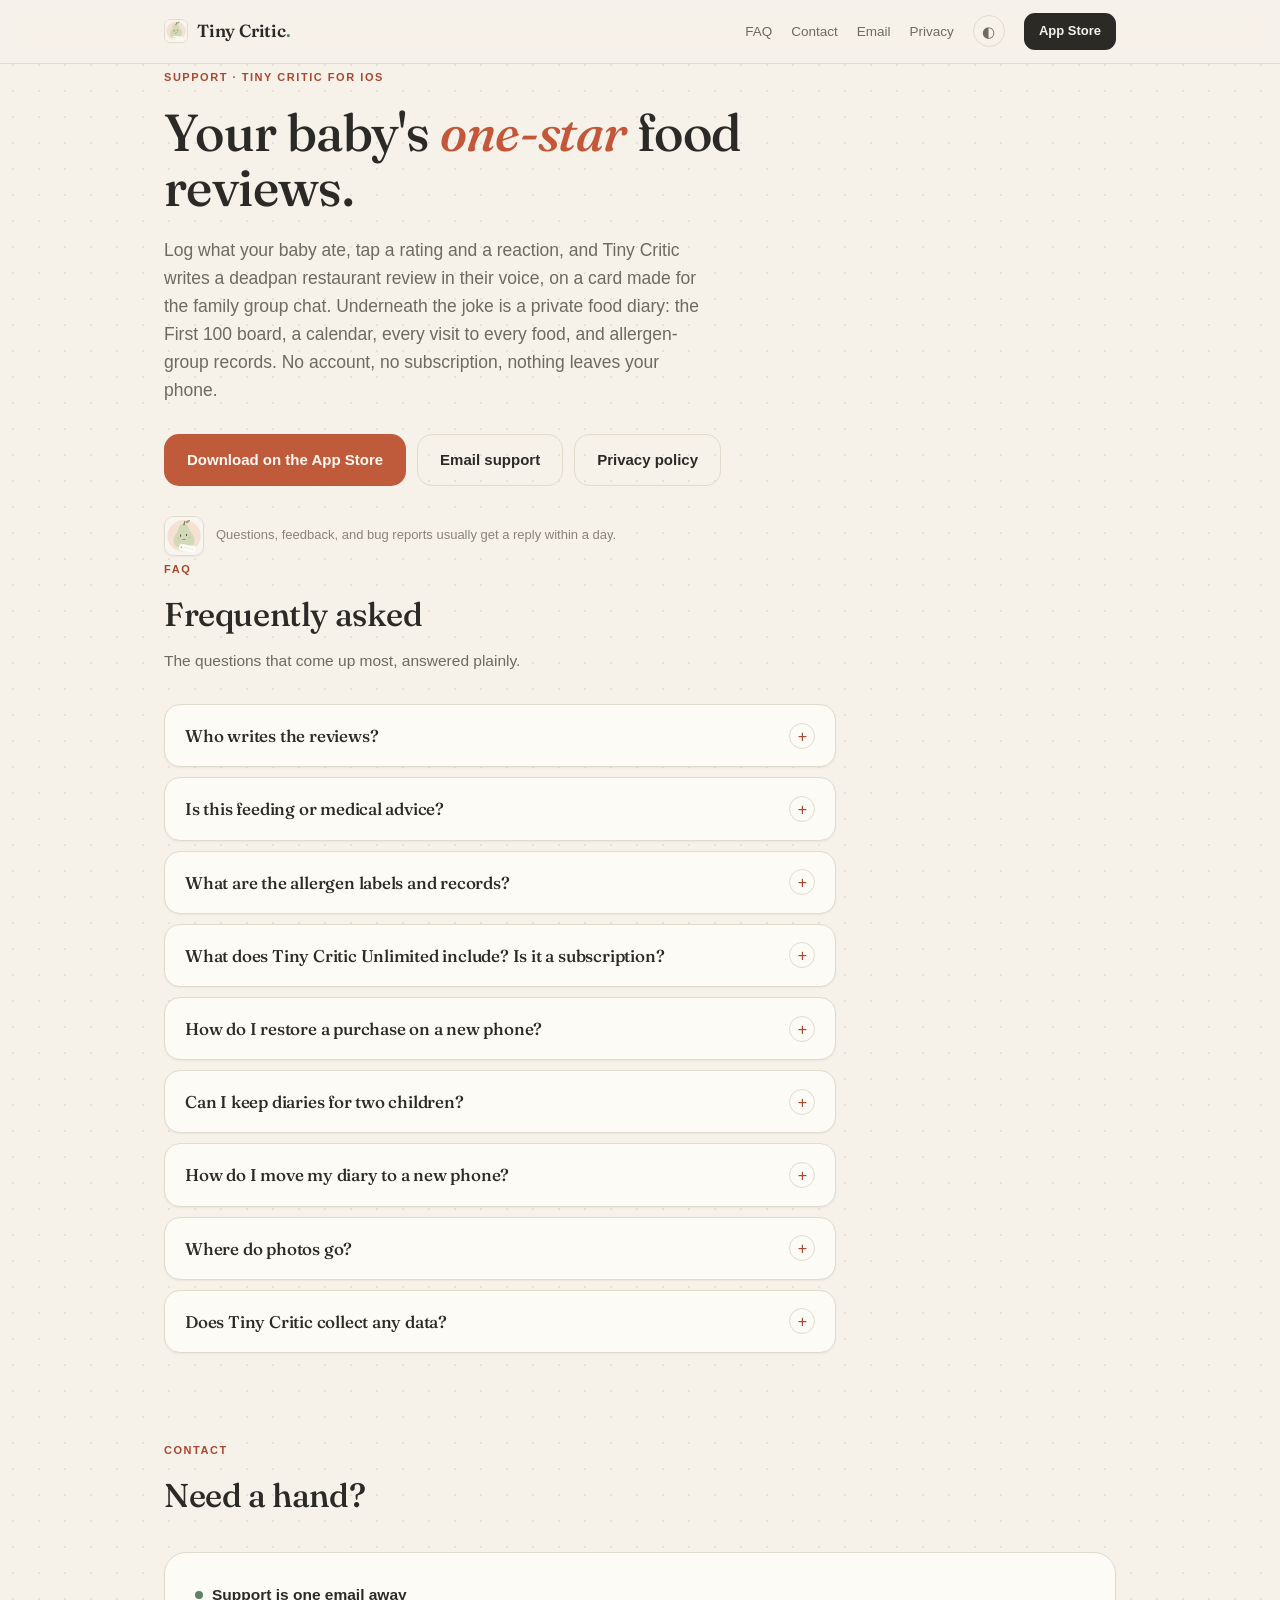
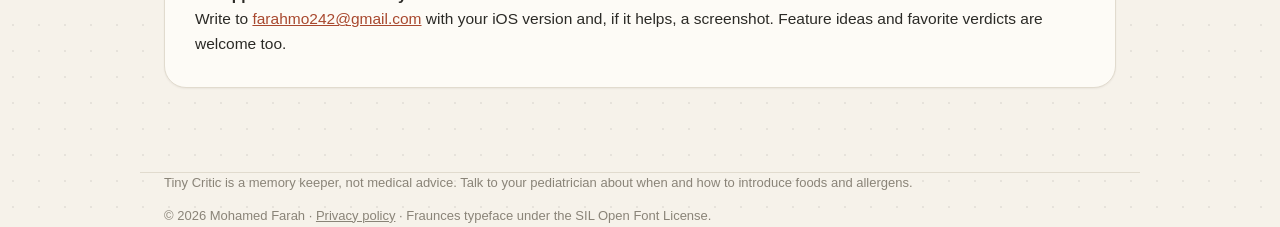
==== index.html @ 47fb6418 "Tiny Critic support site: FAQ, contact and privacy policy Co-Authored-By: Claude Fable 5.1 <noreply@" ====
<!DOCTYPE html>
<html lang="en">
<head>
<meta charset="UTF-8">
<meta name="viewport" content="width=device-width, initial-scale=1.0">
<title>Tiny Critic · Support</title>
<meta name="description" content="Support and FAQ for Tiny Critic, the baby food diary that writes your baby's one-star restaurant reviews. No account, no subscription, nothing leaves your phone.">
<meta name="referrer" content="no-referrer">
<meta name="color-scheme" content="light dark">
<meta name="theme-color" content="#F6F3EC" media="(prefers-color-scheme: light)">
<meta name="theme-color" content="#1B1915" media="(prefers-color-scheme: dark)">
<meta property="og:title" content="Tiny Critic · Support">
<meta property="og:description" content="Your baby's one-star food reviews. Support and FAQ for the Tiny Critic iOS app.">
<meta property="og:type" content="website">
<link rel="icon" type="image/png" href="icon.png">
<link rel="apple-touch-icon" href="icon.png">
<link rel="preconnect" href="https://fonts.googleapis.com">
<link rel="preconnect" href="https://fonts.gstatic.com" crossorigin>
<link rel="stylesheet" href="https://fonts.googleapis.com/css2?family=Fraunces:ital,opsz,wght@0,9..144,400..600;1,9..144,400..600&display=swap">
<link rel="stylesheet" href="shared.css">
<script src="shared.js" defer></script>
<script type="application/ld+json">
{
  "@context": "https://schema.org",
  "@type": "SoftwareApplication",
  "name": "Tiny Critic: Baby Food Diary",
  "applicationCategory": "LifestyleApplication",
  "operatingSystem": "iOS",
  "offers": { "@type": "Offer", "price": "0", "priceCurrency": "USD" }
}
</script>
</head>
<body>
<a class="skip" href="#faq">Skip to FAQ</a>
<nav aria-label="Site">
  <div class="nav-inner">
    <a class="nav-name serif" href="#top"><img src="icon.png" alt="" width="24" height="24"><span>Tiny Critic<span class="dot">.</span></span></a>
    <div class="nav-links">
      <a href="#faq" class="collapse">FAQ</a>
      <a href="#contact" class="collapse">Contact</a>
      <a href="mailto:farahmo242@gmail.com" class="collapse">Email</a>
      <a href="privacy.html">Privacy</a>
      <button id="themeBtn" class="theme-btn" type="button" aria-label="Switch theme" title="Theme: follows your system"><span id="themeIcon" aria-hidden="true">◐</span></button>
      <a class="nav-cta" href="#" data-todo="appstore" aria-disabled="true" title="App Store listing coming soon">App&nbsp;Store</a>
    </div>
  </div>
</nav>

<header class="wrap" id="top">
  <span class="eyebrow">Support · Tiny Critic for iOS</span>
  <h1 class="serif">Your baby's <em>one-star</em> food reviews.</h1>
  <p class="lede">Log what your baby ate, tap a rating and a reaction, and Tiny Critic writes a deadpan restaurant review in their voice, on a card made for the family group chat. Underneath the joke is a private food diary: the First 100 board, a calendar, every visit to every food, and allergen-group records. No account, no subscription, nothing leaves your phone.</p>
  <div class="btn-row">
    <a class="btn btn-clay" href="#" data-todo="appstore" aria-disabled="true" title="App Store listing coming soon">Download on the App&nbsp;Store</a>
    <a class="btn btn-ghost" href="mailto:farahmo242@gmail.com">Email support</a>
    <a class="btn btn-ghost" href="privacy.html">Privacy policy</a>
  </div>
  <div class="hero-note">
    <img src="icon.png" alt="Tiny Critic app icon" width="40" height="40">
    <span>Questions, feedback, and bug reports usually get a reply within a day.</span>
  </div>
</header>

<section id="faq" class="wrap">
  <div class="section-head" data-reveal>
    <span class="eyebrow">FAQ</span>
    <h2 class="serif">Frequently asked</h2>
    <p>The questions that come up most, answered plainly.</p>
  </div>
  <div class="faq-list" data-reveal-group>
    <details>
      <summary class="serif">Who writes the reviews?</summary>
      <div class="answer">
        <p>A bank of about three hundred hand-written lines inside the app, chosen by the rating and reactions you tap and rotated so the same line never lands twice in a row. There is no AI, no server, and nothing about your baby leaves the phone. If a verdict misses, tap <b>Rewrite</b> for another take (five per review).</p>
      </div>
    </details>
    <details>
      <summary class="serif">Is this feeding or medical advice?</summary>
      <div class="answer">
        <p><b>No.</b> Tiny Critic is a memory keeper, not medical advice. It never suggests what or when to feed a baby. Talk to your pediatrician about when and how to introduce foods and allergens.</p>
      </div>
    </details>
    <details>
      <summary class="serif">What are the allergen labels and records?</summary>
      <div class="answer">
        <p>Some foods in the collection carry one of nine common allergen-group labels (milk, egg, peanut, tree nut, soy, wheat, fish, shellfish, sesame). The Calendar tab shows, per group, how many times a labeled food was logged and when it was last logged, and a dot marks those days. It is a record of what you logged, nothing more. Labels are not a complete ingredient list, and custom foods carry only the labels you add.</p>
      </div>
    </details>
    <details>
      <summary class="serif">What does Tiny Critic Unlimited include? Is it a subscription?</summary>
      <div class="answer">
        <p><b>Not a subscription.</b> Your first 15 reviews are free. Tiny Critic Unlimited is a single one-time purchase that unlocks unlimited reviews and all three card styles, and it is shared with your Family Sharing group. Everything already logged stays viewable, editable, and shareable whether or not you buy it. The tip jar is separate and entirely optional; tips unlock nothing.</p>
      </div>
    </details>
    <details>
      <summary class="serif">How do I restore a purchase on a new phone?</summary>
      <div class="answer">
        <p>Sign in to the Apple Account you bought it with, then open Tiny Critic → Settings → Tiny Critic Unlimited → <b>Restore purchases</b>. The same button is on the unlock screen.</p>
      </div>
    </details>
    <details>
      <summary class="serif">Can I keep diaries for two children?</summary>
      <div class="answer">
        <p>Yes. Settings → <b>Add another critic</b>. Each critic keeps their own board, badges, calendar, and reviews, and you switch by tapping the name on the Board or in Settings. Removing a critic removes only that critic's reviews.</p>
      </div>
    </details>
    <details>
      <summary class="serif">How do I move my diary to a new phone?</summary>
      <div class="answer">
        <p>Settings → <b>Export your food diary</b> makes one .zip with every profile, custom food, review, and photo. Save it to Files or iCloud Drive, or AirDrop it. On the new phone, Settings → <b>Import a diary export</b> and pick that file. Importing never duplicates reviews you already have, so it is safe to run twice. Your device backup (iCloud Backup or a computer backup) also includes the app's data.</p>
      </div>
    </details>
    <details>
      <summary class="serif">Where do photos go?</summary>
      <div class="answer">
        <p>Photos you attach are copied into the app's own storage on your phone; the app never stores a link to your photo library and never reads it in the background. The system photo picker needs no permission. The camera asks for permission only when you tap <b>Take photo</b>, and <b>Save to Photos</b> asks for add-only access the first time you use it.</p>
      </div>
    </details>
    <details>
      <summary class="serif">Does Tiny Critic collect any data?</summary>
      <div class="answer">
        <p>No. There is no account, no analytics, no advertising, no tracking, and no server of ours. Purchases are handled by Apple. The only things that leave your phone are the cards and exports you choose to share.</p>
        <a class="applink" href="privacy.html">Read the full privacy policy →</a>
      </div>
    </details>
  </div>
</section>

<section id="contact" class="wrap">
  <div class="section-head" data-reveal>
    <span class="eyebrow">Contact</span>
    <h2 class="serif">Need a hand?</h2>
  </div>
  <div class="panel" data-reveal>
    <p><span class="pulse"></span><b>Support is one email away</b></p>
    <p>Write to <a href="mailto:farahmo242@gmail.com?subject=Tiny%20Critic%20Support">farahmo242@gmail.com</a> with your iOS version and, if it helps, a screenshot. Feature ideas and favorite verdicts are welcome too.</p>
  </div>
</section>

<footer class="wrap">
  <p>Tiny Critic is a memory keeper, not medical advice. Talk to your pediatrician about when and how to introduce foods and allergens.</p>
  <p>© 2026 Mohamed Farah · <a href="privacy.html">Privacy policy</a> · Fraunces typeface under the SIL Open Font License.</p>
</footer>
</body>
</html>
---- shared.css ----
/* ==========================================================
   Sweep support site — design tokens lifted from the app's
   Almanac theme (SweepTheme.swift / Tokens.swift).
   clay = sole accent, safe = sage green, amber = move soon,
   rust = sweeping now. Display face is Fraunces, like the app.
   ========================================================== */
:root, :root[data-theme="light"] {
  --paper:       #F6F2EA;
  --paper-deep:  #EEE8DC;
  --card:        #FDFBF6;
  --well:        #F0EBE1;
  --well-warm:   #E9E2D4;
  --ink:         #2B2A26;
  --ink2:        #6E6A60;
  --ink3:        #8A8478;
  --hairline:    #E1DBCE;
  --clay:        #C4573A;
  --clay-fill:   #BF5B3B;
  --clay-deep:   #A8482E;
  --safe:        #5E8265;
  --amber:       #C08A2D;
  --rust:        #A8402F;
  --on-clay:     #FFF8F2;
  --shadow:      0 1px 2px rgba(43,42,38,.06);
  --shadow-lift: 0 14px 30px rgba(43,42,38,.11);
}
@media (prefers-color-scheme: dark) {
  :root:not([data-theme="light"]) {
    --paper:       #1B1915;
    --paper-deep:  #14120F;
    --card:        #26221B;
    --well:        #211E18;
    --well-warm:   #2E2921;
    --ink:         #EAE4D6;
    --ink2:        #A69E8E;
    --ink3:        #8C8476;
    --hairline:    #3B362C;
    --clay:        #D1704E;
    --clay-fill:   #C9684A;
    --clay-deep:   #E08A6A;
    --safe:        #83AC8A;
    --amber:       #D5A34A;
    --rust:        #CE5B47;
    --on-clay:     #1B1915;
    --shadow:      0 1px 2px rgba(0,0,0,.3);
    --shadow-lift: 0 18px 34px rgba(0,0,0,.4);
  }
}
:root[data-theme="dark"] {
  --paper:       #1B1915;
  --paper-deep:  #14120F;
  --card:        #26221B;
  --well:        #211E18;
  --well-warm:   #2E2921;
  --ink:         #EAE4D6;
  --ink2:        #A69E8E;
  --ink3:        #8C8476;
  --hairline:    #3B362C;
  --clay:        #D1704E;
  --clay-fill:   #C9684A;
  --clay-deep:   #E08A6A;
  --safe:        #83AC8A;
  --amber:       #D5A34A;
  --rust:        #CE5B47;
  --on-clay:     #1B1915;
  --shadow:      0 1px 2px rgba(0,0,0,.3);
  --shadow-lift: 0 18px 34px rgba(0,0,0,.4);
}

*, *::before, *::after { margin: 0; padding: 0; box-sizing: border-box; }
[hidden] { display: none !important; }
html { scroll-behavior: smooth; -webkit-text-size-adjust: 100%; scroll-padding-top: 74px; }
body {
  background: var(--paper); color: var(--ink);
  background-image: radial-gradient(color-mix(in srgb, var(--ink) 8%, transparent) 1px, transparent 1.4px);
  background-size: 26px 26px;
  font-family: -apple-system, BlinkMacSystemFont, "SF Pro Text", "Segoe UI", Roboto, sans-serif;
  font-size: 15.5px; line-height: 1.6;
  -webkit-font-smoothing: antialiased; overflow-x: hidden;
}
.serif {
  font-family: "Fraunces", "Iowan Old Style", "New York", ui-serif, Georgia, "Times New Roman", serif;
  font-optical-sizing: auto;
  letter-spacing: -0.012em;
}
.mono {
  font-family: ui-monospace, "SF Mono", SFMono-Regular, Menlo, Consolas, monospace;
  font-size: .88em; letter-spacing: -0.01em;
}
.wrap { max-width: 1000px; margin: 0 auto; padding: 0 24px; }
a { color: inherit; }
img { max-width: 100%; display: block; }
:focus-visible { outline: 2px solid var(--clay); outline-offset: 3px; border-radius: 6px; }
.skip {
  position: absolute; left: 12px; top: -60px; z-index: 100;
  background: var(--ink); color: var(--paper); padding: 8px 14px;
  border-radius: 10px; font-size: 13.5px; text-decoration: none;
}
.skip:focus { top: 12px; }

.eyebrow {
  display: inline-block; font-size: 11px; font-weight: 600;
  letter-spacing: .14em; text-transform: uppercase; color: var(--clay-deep);
}

/* ================= Nav ================= */
nav {
  position: sticky; top: 0; z-index: 60;
  background: color-mix(in srgb, var(--paper) 86%, transparent);
  backdrop-filter: saturate(180%) blur(14px);
  -webkit-backdrop-filter: saturate(180%) blur(14px);
  border-bottom: 1px solid var(--hairline);
}
.nav-inner {
  display: flex; align-items: center; justify-content: space-between; gap: 16px;
  max-width: 1000px; margin: 0 auto; padding: 13px 24px;
}
.nav-name {
  display: inline-flex; align-items: center; gap: 9px;
  font-weight: 600; font-size: 17.5px; text-decoration: none; white-space: nowrap;
}
.nav-name img { width: 24px; height: 24px; border-radius: 6px; border: 1px solid var(--hairline); }
.nav-name .dot { color: var(--safe); }
.nav-links { display: flex; gap: 19px; align-items: center; }
.nav-links a {
  text-decoration: none; font-size: 13.5px; color: var(--ink2);
  transition: color .2s ease; white-space: nowrap;
}
.nav-links a:hover { color: var(--clay-deep); }
.nav-cta {
  font-size: 13px !important; font-weight: 600;
  color: var(--paper) !important; background: var(--ink);
  padding: 8px 15px; border-radius: 11px;
}
.nav-cta:hover { color: var(--paper) !important; opacity: .88; }
.theme-btn {
  display: grid; place-items: center;
  width: 32px; height: 32px; padding: 0; flex-shrink: 0;
  font-family: inherit; font-size: 15px; line-height: 1; cursor: pointer;
  color: var(--ink2); background: transparent;
  border: 1px solid var(--hairline); border-radius: 999px;
  transition: color .2s ease, border-color .2s ease;
}
.theme-btn:hover { color: var(--clay-deep); border-color: var(--ink3); }
@media (max-width: 640px) { .nav-links a.collapse { display: none; } }
@media (max-width: 480px) {
  .nav-inner { padding: 11px 14px; gap: 8px; }
  .nav-links { gap: 11px; }
  .nav-name { font-size: 15.5px; }
  .nav-cta { padding: 7px 12px; }
}

/* ================= Hero ================= */
header { padding: 64px 0 56px; }
h1 {
  font-size: clamp(33px, 5.6vw, 52px);
  font-weight: 500; line-height: 1.07; letter-spacing: -0.022em;
  margin: 16px 0 20px; max-width: 20ch;
}
h1 em { font-style: italic; color: var(--clay); }
.lede { font-size: 17.5px; color: var(--ink2); max-width: 56ch; }
.lede strong { color: var(--ink); font-weight: 600; }
.btn-row { display: flex; gap: 11px; flex-wrap: wrap; margin-top: 30px; }
.btn {
  display: inline-flex; align-items: center; justify-content: center; gap: 8px;
  padding: 13px 22px; border-radius: 15px;
  font-size: 15px; font-weight: 600; text-decoration: none;
  border: 1px solid transparent; cursor: pointer; font-family: inherit;
  transition: transform .18s ease, opacity .18s ease, border-color .18s ease;
}
.btn:active { transform: scale(.975); }
.btn-primary { background: var(--ink); color: var(--paper); }
.btn-primary:hover { opacity: .89; }
.btn-clay { background: var(--clay-fill); color: var(--on-clay); }
.btn-clay:hover { opacity: .91; }
.btn-ghost { border-color: var(--hairline); color: var(--ink); background: transparent; }
.btn-ghost:hover { border-color: var(--ink3); }
.btn-sm { padding: 10px 17px; font-size: 13.5px; border-radius: 12px; }
@media (max-width: 480px) { .btn-row .btn { flex: 1 1 100%; } }

.hero-note { display: flex; align-items: center; gap: 12px; margin-top: 30px; }
.hero-note img {
  width: 40px; height: 40px; border-radius: 9.5px;
  border: 1px solid var(--hairline); box-shadow: var(--shadow);
}
.hero-note span { font-size: 13px; color: var(--ink3); }

/* verdict legend under the lede */
.verdicts { display: flex; flex-wrap: wrap; gap: 8px; margin-top: 22px; }
.verdict {
  display: inline-flex; align-items: center; gap: 7px;
  font-size: 12px; font-weight: 700; letter-spacing: .09em; text-transform: uppercase;
  padding: 6px 12px; border-radius: 999px;
  border: 1px solid var(--hairline); background: var(--card); color: var(--ink2);
}
.verdict::before { content: ""; width: 7px; height: 7px; border-radius: 50%; background: var(--c, var(--ink3)); }
.verdict.safe { --c: var(--safe); }
.verdict.soon { --c: var(--amber); }
.verdict.now  { --c: var(--rust); }

/* ================= Sections ================= */
section, section.wrap { padding-bottom: 84px; scroll-margin-top: 68px; }
.section-head { margin-bottom: 30px; max-width: 64ch; }
h2 { font-size: clamp(25px, 3.7vw, 33px); font-weight: 500; letter-spacing: -0.018em; margin-top: 7px; }
.section-head p { color: var(--ink2); margin-top: 9px; }

/* ================= Cards ================= */
.grid { display: grid; grid-template-columns: repeat(auto-fit, minmax(288px, 1fr)); gap: 18px; }
.card {
  background: var(--card); border: 1px solid var(--hairline);
  border-radius: 20px; padding: 24px; box-shadow: var(--shadow);
  display: flex; flex-direction: column; gap: 9px;
  transition: transform .25s ease, box-shadow .25s ease;
}
.card:hover { transform: translateY(-3px); box-shadow: var(--shadow-lift); }
.card h3 { font-size: 19px; font-weight: 500; letter-spacing: -0.014em; }
.card p { font-size: 14.2px; color: var(--ink2); flex: 1; }
.card p b, .card p strong { color: var(--ink); font-weight: 600; }
.card .applink {
  font-size: 13.5px; font-weight: 600; color: var(--clay-deep);
  text-decoration: none; margin-top: 6px; display: inline-block;
}
.card .applink:hover { text-decoration: underline; }
.chip {
  font-size: 10px; font-weight: 700; letter-spacing: .09em; text-transform: uppercase;
  padding: 5px 10px; border-radius: 999px; align-self: flex-start;
  border: 1px solid var(--hairline); color: var(--ink2); white-space: nowrap;
}
.chip.safe { color: var(--safe); border-color: color-mix(in srgb, var(--safe) 45%, transparent); }
.chip.clay { color: var(--clay-deep); border-color: color-mix(in srgb, var(--clay) 45%, transparent); }

/* ================= FAQ (disclosure list) ================= */
.faq-list { display: flex; flex-direction: column; gap: 10px; max-width: 78ch; }
.faq-list details {
  background: var(--card); border: 1px solid var(--hairline);
  border-radius: 16px; box-shadow: var(--shadow);
}
.faq-list details[open] { box-shadow: var(--shadow-lift); }
.faq-list summary {
  list-style: none; cursor: pointer; display: flex; align-items: center; gap: 14px;
  padding: 17px 20px; font-size: 17px; font-weight: 500; letter-spacing: -0.012em;
}
.faq-list summary::-webkit-details-marker { display: none; }
.faq-list summary::after {
  content: "+"; margin-left: auto; flex-shrink: 0;
  width: 26px; height: 26px; border-radius: 50%; display: grid; place-items: center;
  border: 1px solid var(--hairline); color: var(--clay-deep);
  font-family: -apple-system, BlinkMacSystemFont, sans-serif; font-size: 16px; font-weight: 500;
  transition: transform .25s ease;
}
.faq-list details[open] summary::after { transform: rotate(45deg); }
.faq-list summary:hover { color: var(--clay-deep); }
.faq-list summary:focus-visible { outline-offset: -3px; border-radius: 16px; }
.faq-list .answer { padding: 0 20px 20px; color: var(--ink2); font-size: 14.6px; }
.faq-list .answer p + p { margin-top: 10px; }
.faq-list .answer b, .faq-list .answer strong { color: var(--ink); font-weight: 600; }
.faq-list .answer a { color: var(--clay-deep); text-decoration: none; }
.faq-list .answer a:hover { text-decoration: underline; }
.faq-list .answer .applink {
  display: inline-block; margin-top: 10px; font-size: 13.5px; font-weight: 600; color: var(--clay-deep);
}
.faq-list .answer ul { padding-left: 20px; margin-top: 8px; }
.faq-list .answer li + li { margin-top: 4px; }

/* ================= Panel ================= */
.panel {
  background: var(--card); border: 1px solid var(--hairline);
  border-radius: 22px; padding: 30px; box-shadow: var(--shadow);
}
.panel a { color: var(--clay-deep); }
.pulse {
  display: inline-block; width: 8px; height: 8px; border-radius: 50%;
  background: var(--safe); margin-right: 9px; vertical-align: 1px;
  animation: breathe 4s ease-in-out infinite;
}
@keyframes breathe { 0%,100% { opacity: 1 } 50% { opacity: .3 } }
.stamp { margin-top: 15px; font-size: 12.5px; color: var(--ink3); }
.stamp a { color: var(--clay-deep); }

/* Plus panel */
.plus { display: grid; grid-template-columns: 1.2fr 1fr; gap: 28px; align-items: start; }
.plus h3 { font-size: 24px; font-weight: 500; letter-spacing: -0.016em; margin: 6px 0 10px; }
.plus p { color: var(--ink2); }
.plus ul { list-style: none; display: flex; flex-direction: column; gap: 10px; }
.plus li { display: flex; gap: 12px; align-items: flex-start; font-size: 14.5px; color: var(--ink2); }
.plus li b { color: var(--ink); font-weight: 600; }
.plus li::before {
  content: ""; flex-shrink: 0; width: 8px; height: 8px; border-radius: 50%;
  background: var(--clay); margin-top: 8px;
}
.price {
  display: inline-flex; align-items: baseline; gap: 6px; margin-top: 4px;
  font-size: 15px; color: var(--ink2);
}
.price b { font-size: 30px; font-weight: 500; color: var(--ink); letter-spacing: -0.02em; }
.free-note {
  margin-top: 16px; padding: 12px 14px; border-radius: 12px;
  background: color-mix(in srgb, var(--safe) 11%, transparent);
  border: 1px solid color-mix(in srgb, var(--safe) 35%, transparent);
  font-size: 13.5px; color: var(--ink);
}
@media (max-width: 720px) { .plus { grid-template-columns: 1fr; } }

/* disclaimer strip */
.disclaimer {
  border-left: 3px solid var(--amber); padding: 4px 0 4px 16px;
  font-size: 13.5px; color: var(--ink2); max-width: 72ch;
}
.disclaimer b { color: var(--ink); }

/* ================= Prose (privacy page) ================= */
.prose { max-width: 68ch; }
.prose h2 { font-size: 21px; margin: 34px 0 10px; }
.prose p, .prose li { color: var(--ink2); margin-bottom: 14px; }
.prose p b, .prose p strong { color: var(--ink); }
.prose ul { padding-left: 22px; }
.prose a { color: var(--clay-deep); text-decoration: none; }
.prose a:hover { text-decoration: underline; }
.updated { color: var(--ink3); font-size: 13px; margin-bottom: 26px; }
.summary-box {
  background: var(--card); border: 1px solid var(--hairline); border-radius: 18px;
  padding: 20px 22px; margin-top: 8px; box-shadow: var(--shadow);
}
.summary-box ul { list-style: none; padding: 0; display: grid; gap: 8px; }
.summary-box li { display: flex; gap: 10px; align-items: flex-start; margin: 0; font-size: 14.5px; }
.summary-box li::before { content: "✓"; color: var(--safe); font-weight: 700; flex-shrink: 0; }

/* ================= Footer ================= */
footer {
  border-top: 1px solid var(--hairline); padding: 34px 0 46px;
  display: flex; justify-content: space-between; align-items: center;
  gap: 12px; flex-wrap: wrap; font-size: 13px; color: var(--ink3);
}
footer a { color: var(--ink3); }
footer a:hover { color: var(--clay-deep); }

/* ================= Hero entrance ================= */
@keyframes rise { from { opacity: 0; transform: translateY(24px); } }
html.js header .eyebrow   { animation: rise .7s cubic-bezier(.16,1,.3,1) backwards .05s; }
html.js header h1         { animation: rise .8s cubic-bezier(.16,1,.3,1) backwards .14s; }
html.js header .lede      { animation: rise .8s cubic-bezier(.16,1,.3,1) backwards .24s; }
html.js header .verdicts  { animation: rise .8s cubic-bezier(.16,1,.3,1) backwards .3s; }
html.js header .btn-row   { animation: rise .8s cubic-bezier(.16,1,.3,1) backwards .34s; }
html.js header .hero-note { animation: rise .8s cubic-bezier(.16,1,.3,1) backwards .44s; }
html.js header .phone-slot{ animation: rise .9s cubic-bezier(.16,1,.3,1) backwards .3s; }
@media (prefers-reduced-motion: reduce) { html.js header * { animation: none !important; } }

/* ================= Scroll reveals ================= */
html.js [data-reveal] {
  opacity: 0; transform: translateY(26px);
  transition: opacity .8s cubic-bezier(.16, 1, .3, 1) var(--reveal-delay, 0ms),
              transform .8s cubic-bezier(.16, 1, .3, 1) var(--reveal-delay, 0ms);
}
html.js [data-reveal].in { opacity: 1; transform: none; }
@media (prefers-reduced-motion: reduce) {
  html.js [data-reveal] { opacity: 1; transform: none; transition: none; }
  html { scroll-behavior: auto; }
  *, *::before, *::after { animation-duration: .001ms !important; transition-duration: .001ms !important; }
}

@media (max-width: 560px) {
  header { padding: 48px 0 40px; }
  section, section.wrap { padding-bottom: 64px; }
}
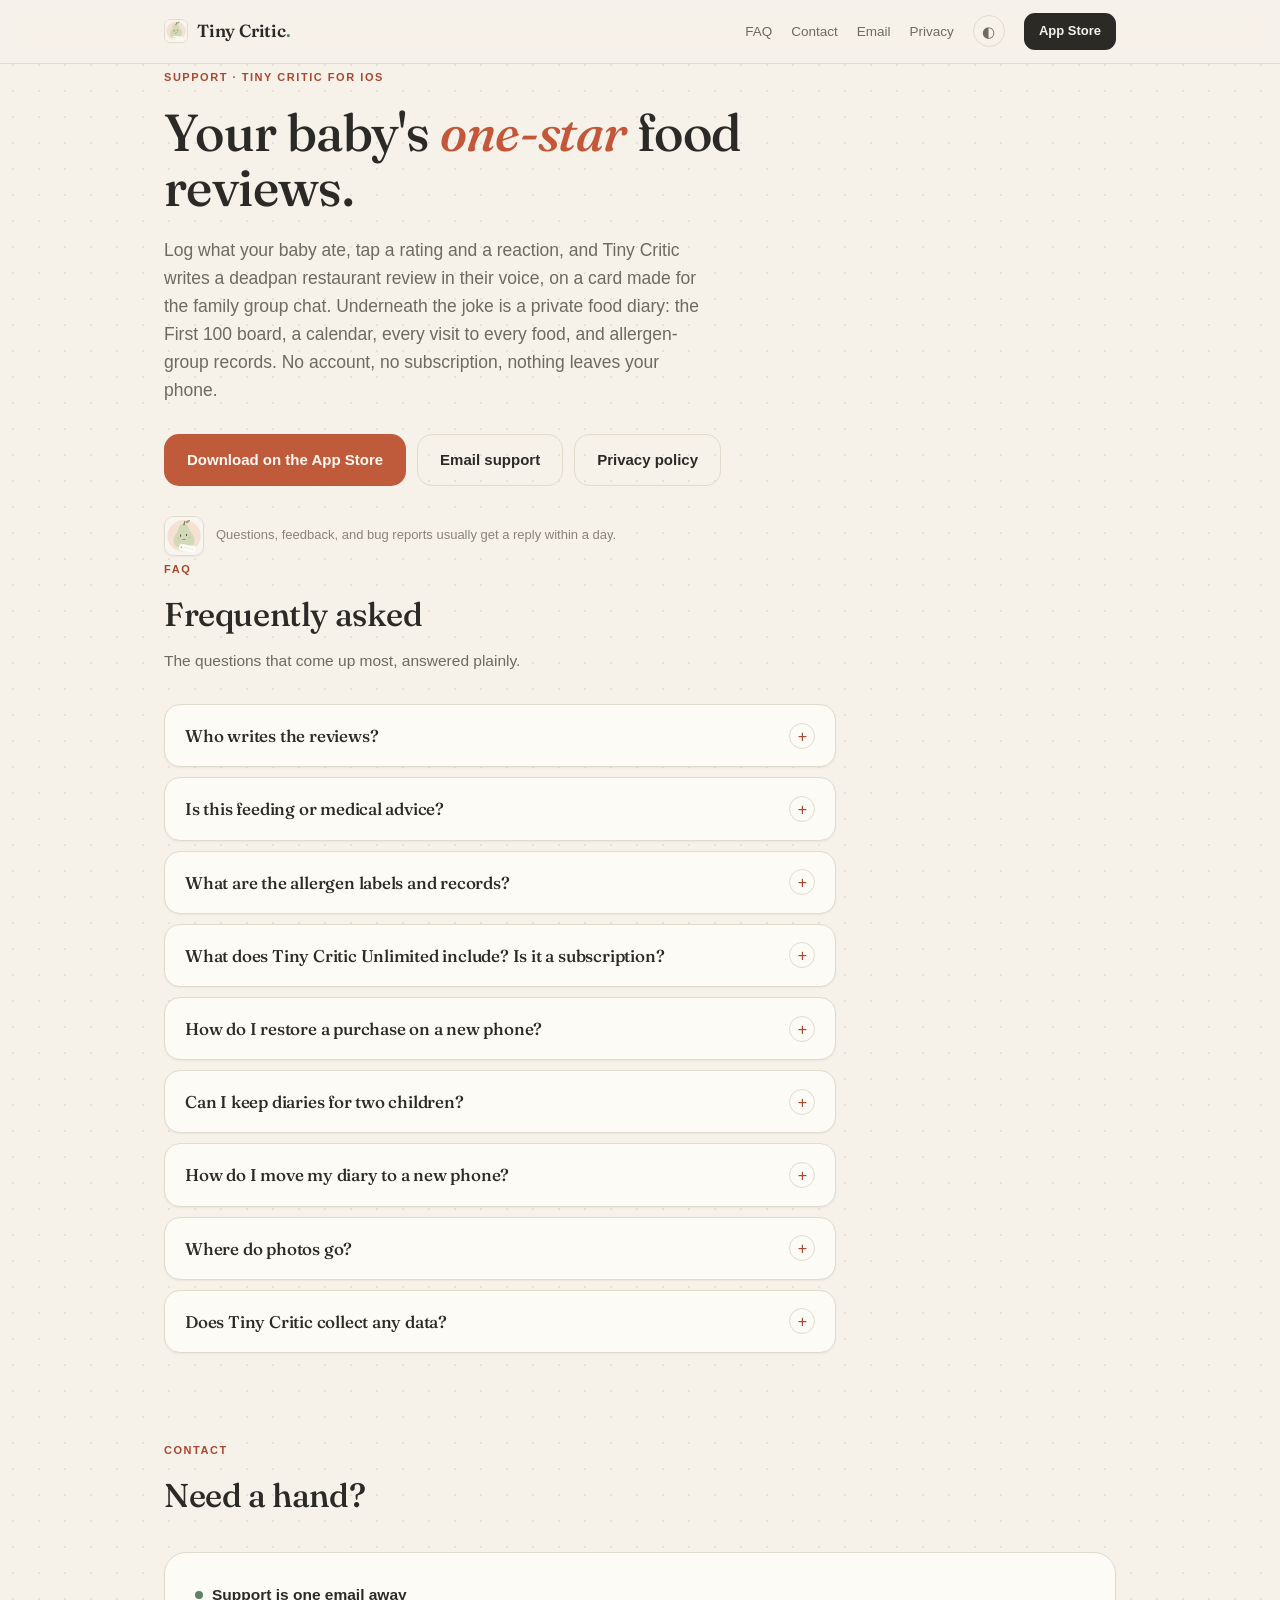
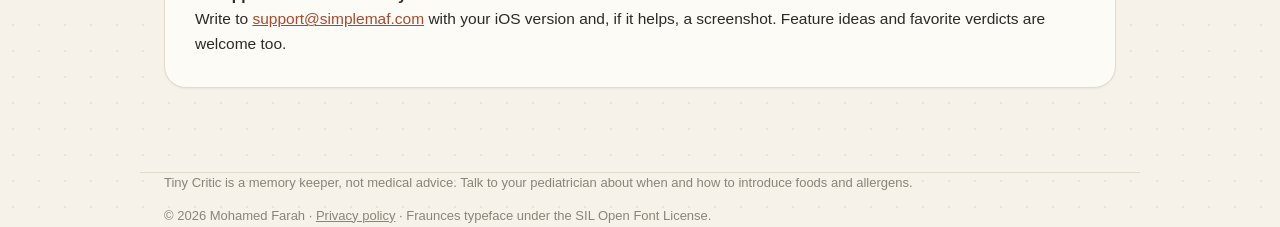
==== commit 7e582745: "Use support@simplemaf.com as the support address Co-Authored-By: Claude Fable 5.1 <noreply@anthropic" ====
--- a/index.html
+++ b/index.html
@@ -38,7 +38,7 @@
     <div class="nav-links">
       <a href="#faq" class="collapse">FAQ</a>
       <a href="#contact" class="collapse">Contact</a>
-      <a href="mailto:farahmo242@gmail.com" class="collapse">Email</a>
+      <a href="mailto:support@simplemaf.com" class="collapse">Email</a>
       <a href="privacy.html">Privacy</a>
       <button id="themeBtn" class="theme-btn" type="button" aria-label="Switch theme" title="Theme: follows your system"><span id="themeIcon" aria-hidden="true">◐</span></button>
       <a class="nav-cta" href="#" data-todo="appstore" aria-disabled="true" title="App Store listing coming soon">App&nbsp;Store</a>
@@ -52,7 +52,7 @@
   <p class="lede">Log what your baby ate, tap a rating and a reaction, and Tiny Critic writes a deadpan restaurant review in their voice, on a card made for the family group chat. Underneath the joke is a private food diary: the First 100 board, a calendar, every visit to every food, and allergen-group records. No account, no subscription, nothing leaves your phone.</p>
   <div class="btn-row">
     <a class="btn btn-clay" href="#" data-todo="appstore" aria-disabled="true" title="App Store listing coming soon">Download on the App&nbsp;Store</a>
-    <a class="btn btn-ghost" href="mailto:farahmo242@gmail.com">Email support</a>
+    <a class="btn btn-ghost" href="mailto:support@simplemaf.com">Email support</a>
     <a class="btn btn-ghost" href="privacy.html">Privacy policy</a>
   </div>
   <div class="hero-note">
@@ -133,7 +133,7 @@
   </div>
   <div class="panel" data-reveal>
     <p><span class="pulse"></span><b>Support is one email away</b></p>
-    <p>Write to <a href="mailto:farahmo242@gmail.com?subject=Tiny%20Critic%20Support">farahmo242@gmail.com</a> with your iOS version and, if it helps, a screenshot. Feature ideas and favorite verdicts are welcome too.</p>
+    <p>Write to <a href="mailto:support@simplemaf.com?subject=Tiny%20Critic%20Support">support@simplemaf.com</a> with your iOS version and, if it helps, a screenshot. Feature ideas and favorite verdicts are welcome too.</p>
   </div>
 </section>
 
